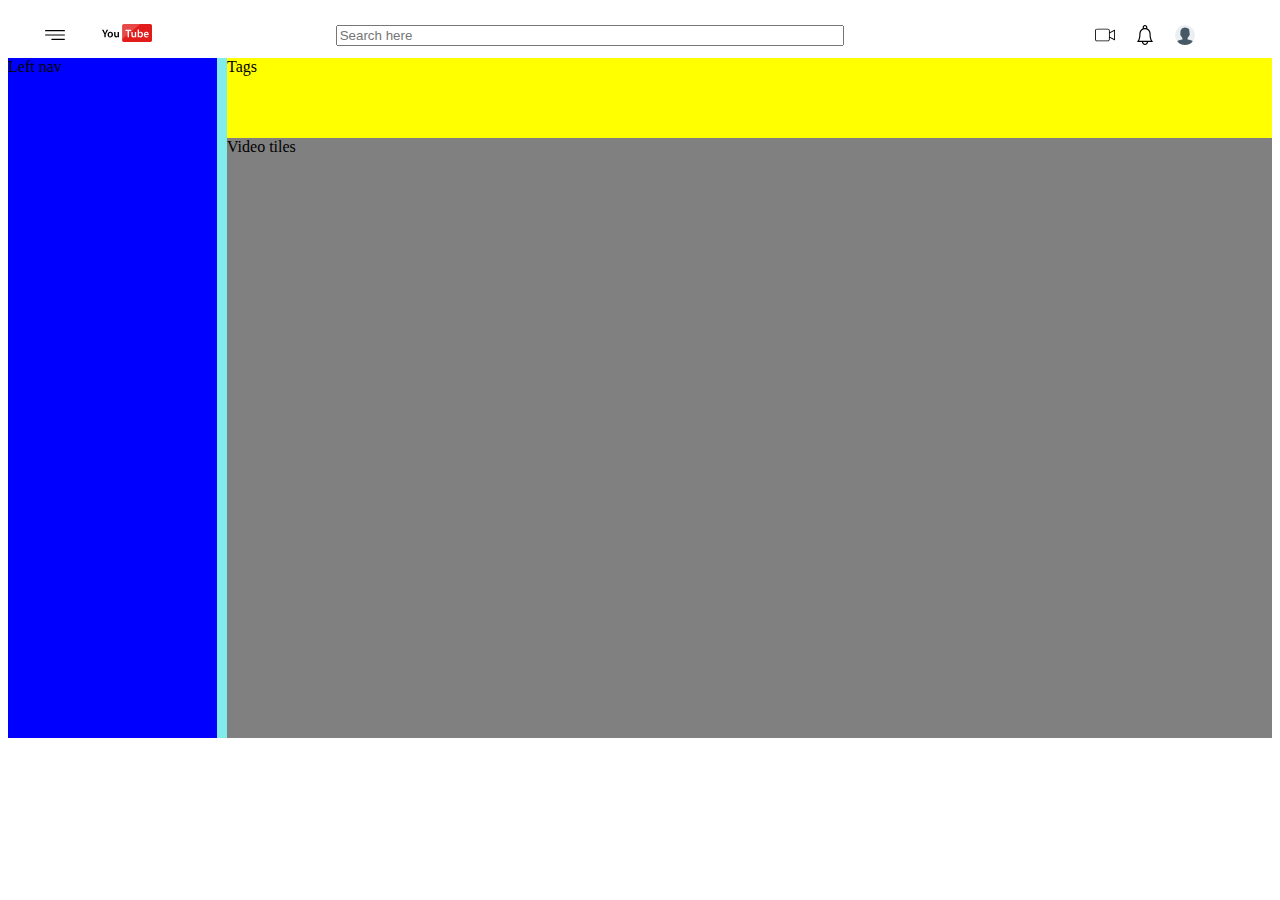
==== index.html @ 368f1054 "Asset added" ====
<!DOCTYPE html>
<html>
<head>
	<title>Youtube</title>
	<link rel="stylesheet" type="text/css" href="y-style.css">
</head>
<body>
<header>
  <div class="menu">
  	<img src="/asset/menu.svg">
  </div>

  <div class="logo">
  	<img src="/asset/youtube.svg">
  </div>
  <div class="search">
  	<input type="text" name="Searchtext" placeholder="Search here">
  </div>
  <div class="right-icons">
  	<img src="/asset/cam.svg">
  	<img src="/asset/bell.svg">
  	<img src="/asset/user.svg">
  </div>
</header>

<div class="main-container">

  <div class="left-nav">Left nav</div>
  <div class="right-content">
    <div class="tags">Tags</div>
    <div class="video-tile">Video tiles</div>
    
  </div>

</div>

</body>
</html>
---- y-style.css ----
header{
  /*background-color:#dfe6e9;*/
  height: 50px;
  display:grid;
  grid-template-columns:.4fr 1fr 3fr 1fr;
}
.menu{
  /*background-color:#55efc4;*/
  display: flex;
  align-items: center;
  justify-content: center;
}
.menu > img{
  width: 20px;
}
.logo > img{
  width: 50px;
  
}
.search{
 /* background-color:#55efc4;*/
  display: flex;
  align-items: center;
}
.search > input{
  width: 500px;
  outline-color: #3498db;
}
.main-container{
  height:680px;
  width: 100%;
  background-color:#81ecec;
  display:grid;
  grid-template-columns:.6fr 3fr;
  grid-gap: 10px;
}
.left-nav{
  background-color:blue;
}
.right-content{
  background-color:#74b9ff;
  display:grid;
  grid-template-rows:.8fr 6fr;
}
.tags{
  background-color:yellow;
}
.video-tile{
  background-color:grey;
}
.right-icons > img{
  width: 20px;
  margin-right: 20px;
}
.right-icons{
  display: flex;
  flex-direction: row;
  justify-content: center;
}
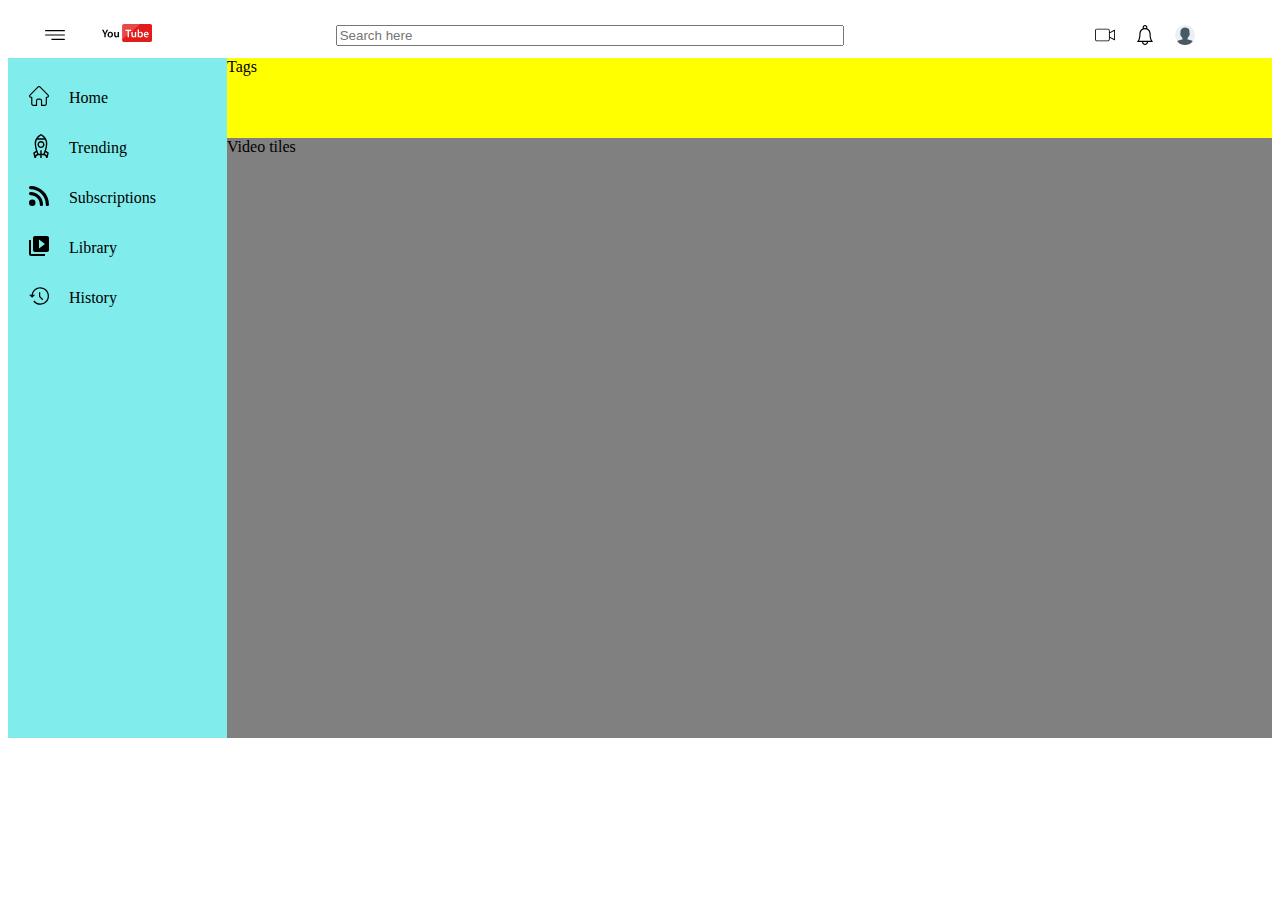
==== commit 8101c8e3: "left-nav updated" ====
--- a/index.html
+++ b/index.html
@@ -25,7 +25,35 @@
 
 <div class="main-container">
 
-  <div class="left-nav">Left nav</div>
+  <div class="left-nav">
+  	<div class="first-section">
+  		<a href="#">
+  			<div class="icon-container"><img src="/asset/home.svg"></div>
+  			<span>Home</span>
+  		</a>
+
+  		<a href="#">
+  			<div class="icon-container"><img src="/asset/trending-topic.svg"></div>
+  			<span>Trending</span>
+  		</a>
+
+  		<a href="#">
+  			<div class="icon-container"><img src="/asset/rss-feed-symbol.svg"></div>
+  			<span>Subscriptions</span>
+  		</a>
+
+  		<a href="#">
+  			<div class="icon-container"><img src="/asset/library.svg"></div>
+  			<span>Library</span>
+  		</a>
+
+  		<a href="#">
+  			<div class="icon-container"><img src="/asset/history.svg"></div>
+  			<span>History</span>
+  		</a>
+  	</div>
+
+  </div>
   <div class="right-content">
     <div class="tags">Tags</div>
     <div class="video-tile">Video tiles</div>
@@ -35,4 +63,4 @@
 </div>
 
 </body>
-</html>+</html>
--- a/y-style.css
+++ b/y-style.css
@@ -35,7 +35,7 @@
   grid-gap: 10px;
 }
 .left-nav{
-  background-color:blue;
+  /*background-color:blue;*/
 }
 .right-content{
   background-color:#74b9ff;
@@ -56,4 +56,33 @@
   display: flex;
   flex-direction: row;
   justify-content: center;
-}+}
+.first-section{
+  width: 100%;
+  display: flex;
+  flex-direction: column;
+  /*background-color: red;*/
+  align-items: center;
+  padding-top: 20px;
+}
+.first-section a{
+  width: 80%;
+  height: 40px;
+  /*background-color: teal;*/
+  display: flex;
+  align-items: center;
+  text-decoration: none;
+  color: black;
+  margin-bottom: 10px;
+}
+.icon-container img{
+  width: 20px;
+}
+
+.icon-container{
+  /*background-color: yellow;*/
+  width: 40px;
+}
+.first-section a:nth-child(2) img{
+  width: 24px;
+}
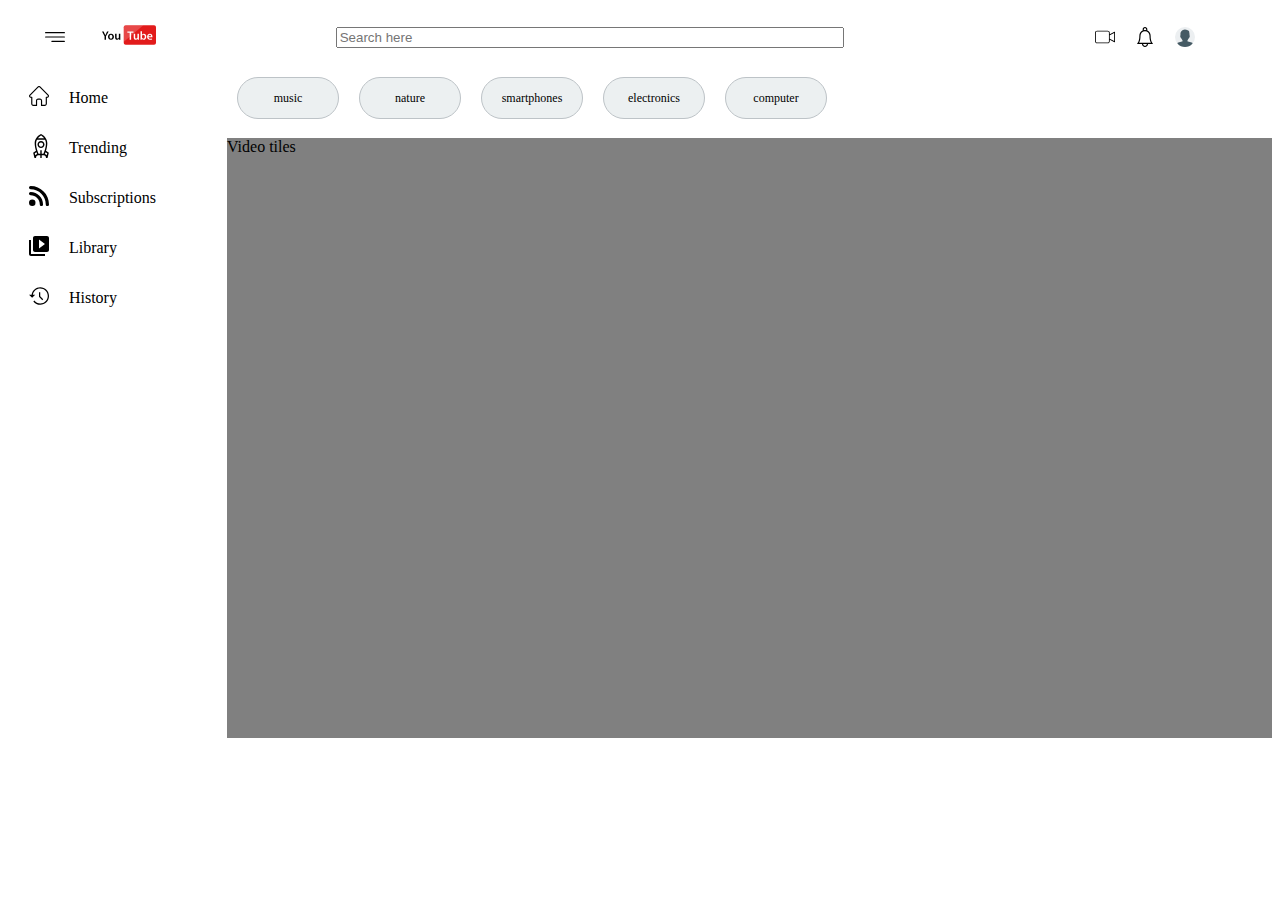
==== commit ae5b5cbe: "style change" ====
--- a/index.html
+++ b/index.html
@@ -55,7 +55,13 @@
 
   </div>
   <div class="right-content">
-    <div class="tags">Tags</div>
+    <div class="tags">
+    	<div class="chips">music</div>
+    	<div class="chips">nature</div>
+    	<div class="chips">smartphones</div>
+    	<div class="chips">electronics</div>
+    	<div class="chips">computer</div>
+    </div>
     <div class="video-tile">Video tiles</div>
     
   </div>
--- a/y-style.css
+++ b/y-style.css
@@ -14,7 +14,7 @@
   width: 20px;
 }
 .logo > img{
-  width: 50px;
+  width: 54px;
   
 }
 .search{
@@ -29,7 +29,7 @@
 .main-container{
   height:680px;
   width: 100%;
-  background-color:#81ecec;
+  /*background-color:#81ecec;*/
   display:grid;
   grid-template-columns:.6fr 3fr;
   grid-gap: 10px;
@@ -38,12 +38,12 @@
   /*background-color:blue;*/
 }
 .right-content{
-  background-color:#74b9ff;
+  /*background-color:#74b9ff;*/
   display:grid;
   grid-template-rows:.8fr 6fr;
 }
 .tags{
-  background-color:yellow;
+  /*background-color:yellow;*/
 }
 .video-tile{
   background-color:grey;
@@ -86,3 +86,19 @@
 .first-section a:nth-child(2) img{
   width: 24px;
 }
+.tags{
+  display: flex;
+  align-items: center;
+}
+.chips{
+  width: 100px;
+  height: 40px;
+  border: .5px solid #bdc3c7;
+  border-radius: 26px;
+  background-color:#ecf0f1;
+  margin: 0 10px;
+  font-size: 12px;
+  display: flex;
+  align-items: center;
+  justify-content: center;
+}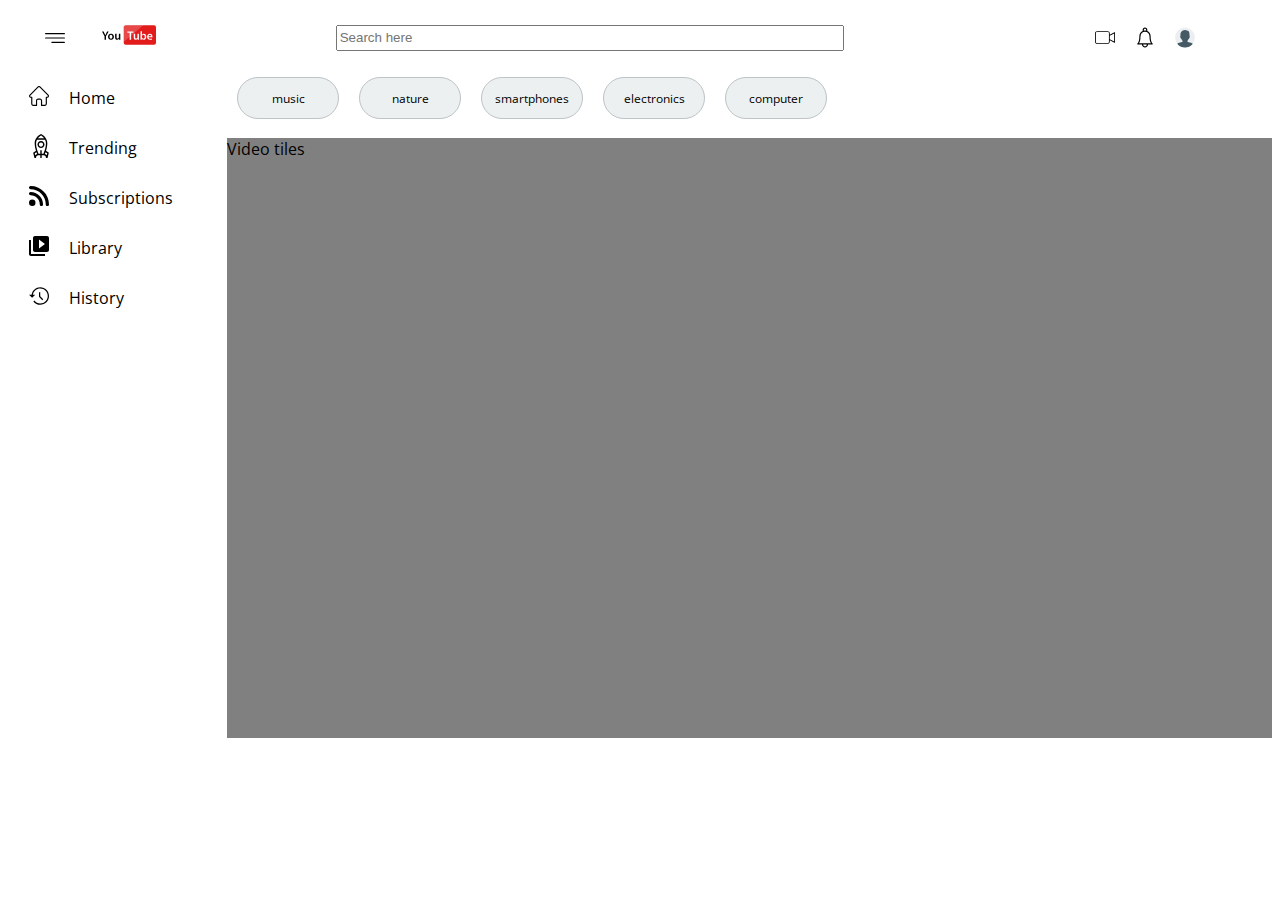
==== commit bfe6fc2c: "Font added" ====
--- a/index.html
+++ b/index.html
@@ -3,6 +3,8 @@
 <head>
 	<title>Youtube</title>
 	<link rel="stylesheet" type="text/css" href="y-style.css">
+	<link rel="preconnect" href="https://fonts.gstatic.com">
+<link href="https://fonts.googleapis.com/css2?family=Open+Sans&display=swap" rel="stylesheet">
 </head>
 <body>
 <header>
--- a/y-style.css
+++ b/y-style.css
@@ -1,3 +1,7 @@
+body{
+  font-family: 'Open Sans', sans-serif;
+}
+
 header{
   /*background-color:#dfe6e9;*/
   height: 50px;
@@ -24,6 +28,7 @@
 }
 .search > input{
   width: 500px;
+  height: 20px;
   outline-color: #3498db;
 }
 .main-container{
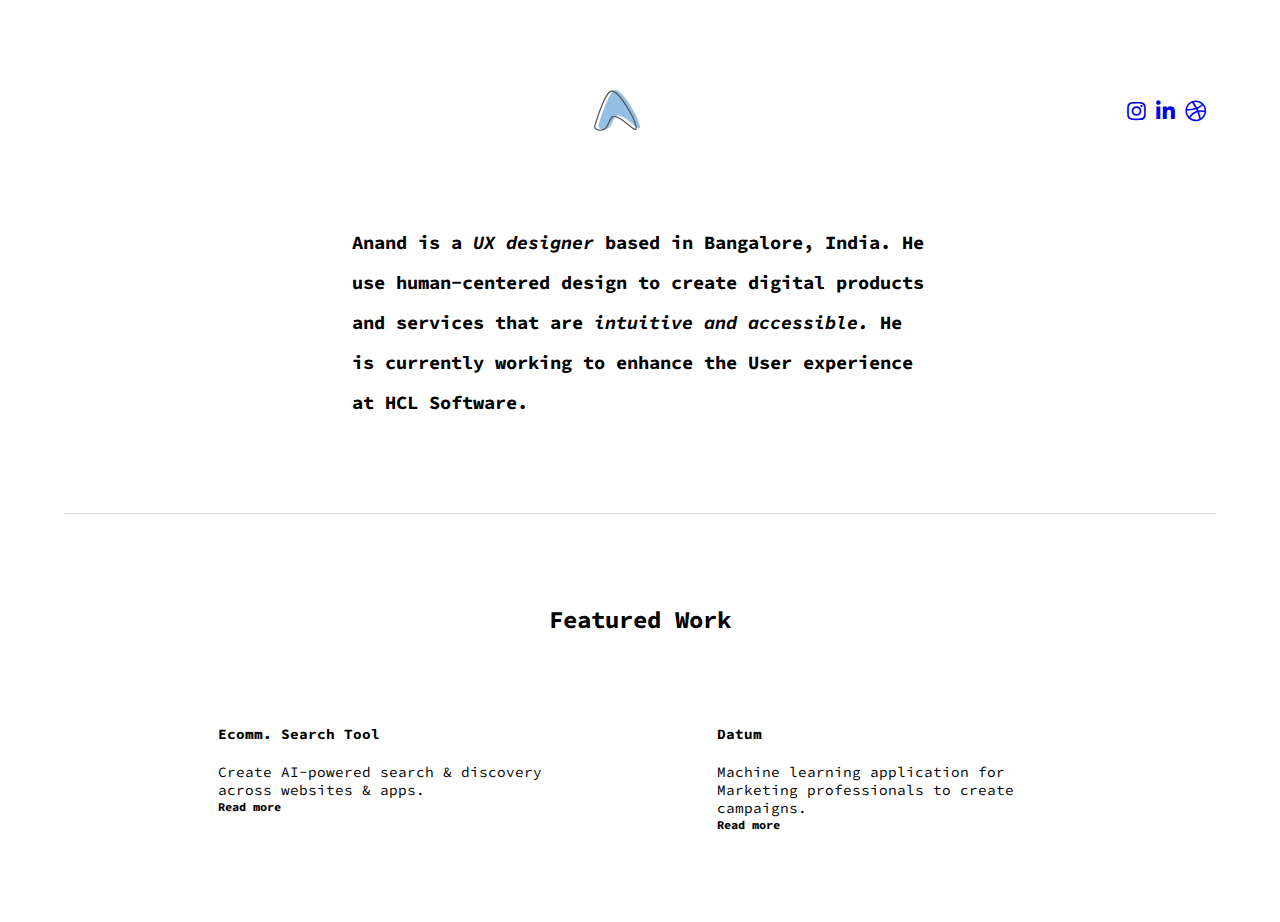
==== commit ede5c096: "Portfolio" ====
--- a/index.html
+++ b/index.html
@@ -1,74 +1,64 @@
 <!DOCTYPE html>
-<html>
+<html lang="en">
 <head>
-	<title>Youtube</title>
-	<link rel="stylesheet" type="text/css" href="y-style.css">
-	<link rel="preconnect" href="https://fonts.gstatic.com">
-<link href="https://fonts.googleapis.com/css2?family=Open+Sans&display=swap" rel="stylesheet">
+    <meta charset="UTF-8">
+    <meta http-equiv="X-UA-Compatible" content="IE=edge">
+    <meta name="viewport" content="width=device-width, initial-scale=1.0">
+    <title>Anand</title>
+    <link rel="shortcut icon" type="image/jpg" href="Assets/Logo.svg">
+    <link rel="stylesheet" href="style.css">
+    <link rel="stylesheet" href="mediaq.css">
+    <link rel="preconnect" href="https://fonts.gstatic.com">
+    <link rel="preconnect" href="https://fonts.gstatic.com">
+    <link rel="preconnect" href="https://fonts.gstatic.com">
+    <link href="https://fonts.googleapis.com/css2?family=Source+Code+Pro:ital,wght@0,300;0,400;1,300&display=swap" rel="stylesheet">
+    <link rel="stylesheet" href="https://cdnjs.cloudflare.com/ajax/libs/font-awesome/5.15.2/css/all.min.css">
 </head>
 <body>
-<header>
-  <div class="menu">
-  	<img src="/asset/menu.svg">
+  <div class="wrapper">
+      <header>
+            <nav>
+                <div class="logo"><img src="Assets/Logo.svg" alt="Anand"></div>
+                
+                <ul class="social">
+                    <li><a href="#"> <i class="fab fa-instagram fa-lg"></i></a></li>
+                    <li><a href="#"> <i class="fab fa-linkedin-in fa-lg"></i></a></li>
+                    <li><a href="#"> <i class="fab fa-dribbble fa-lg"></i></a></li>
+                </ul>
+            </nav>
+      </header>
+
+      <!-- Main section -->
+
+      <main>
+          <section class="introduction">
+              <h3 class="intro-style">
+                Anand is a <em>UX designer</em> based in Bangalore, India. He use human-centered design to create digital products
+                and services that are <em>intuitive and accessible.</em>
+                He is currently working to enhance the User experience at HCL Software.
+              </h3>
+            </section>
+          
+
+          <!-- Featured work -->
+
+          <section class="featured-work"><h2>Featured Work</h2></section>
+
+          <section class="projects">
+              <!-- Project 1 -->
+              <div class="project-one">
+                  <h4>Ecomm. Search Tool</h4>
+                  <p>Create AI-powered search & discovery across websites & apps.</p>
+                  <h5>Read more</h5>
+              </div>
+              <!-- Project 2 -->
+              <div class="project-two">
+                <h4>Datum</h4>
+                <p>Machine learning application for Marketing professionals to create campaigns.</p>
+                <h5>Read more</h5>
+              </div>
+          </section>
+      </main>
   </div>
-
-  <div class="logo">
-  	<img src="/asset/youtube.svg">
-  </div>
-  <div class="search">
-  	<input type="text" name="Searchtext" placeholder="Search here">
-  </div>
-  <div class="right-icons">
-  	<img src="/asset/cam.svg">
-  	<img src="/asset/bell.svg">
-  	<img src="/asset/user.svg">
-  </div>
-</header>
-
-<div class="main-container">
-
-  <div class="left-nav">
-  	<div class="first-section">
-  		<a href="#">
-  			<div class="icon-container"><img src="/asset/home.svg"></div>
-  			<span>Home</span>
-  		</a>
-
-  		<a href="#">
-  			<div class="icon-container"><img src="/asset/trending-topic.svg"></div>
-  			<span>Trending</span>
-  		</a>
-
-  		<a href="#">
-  			<div class="icon-container"><img src="/asset/rss-feed-symbol.svg"></div>
-  			<span>Subscriptions</span>
-  		</a>
-
-  		<a href="#">
-  			<div class="icon-container"><img src="/asset/library.svg"></div>
-  			<span>Library</span>
-  		</a>
-
-  		<a href="#">
-  			<div class="icon-container"><img src="/asset/history.svg"></div>
-  			<span>History</span>
-  		</a>
-  	</div>
-
-  </div>
-  <div class="right-content">
-    <div class="tags">
-    	<div class="chips">music</div>
-    	<div class="chips">nature</div>
-    	<div class="chips">smartphones</div>
-    	<div class="chips">electronics</div>
-    	<div class="chips">computer</div>
-    </div>
-    <div class="video-tile">Video tiles</div>
-    
-  </div>
-
-</div>
-
 </body>
-</html>
+</html>--- a/style.css
+++ b/style.css
@@ -0,0 +1,68 @@
+*{
+    margin: 0;
+    padding: 0;
+    list-style: none;
+    box-sizing: border-box;
+}
+h4{
+    padding-bottom: 20px;
+}
+body{
+    font-family: 'Source Code Pro', monospace;
+}
+
+nav, .introduction, .seperation, .featured-work, .projects{
+    width: 90%;
+    margin: 0 auto;
+}
+
+nav, .logo, .social, .projects{
+    display: flex;
+}
+
+.logo, .social{
+    flex: 1;
+    justify-content:flex-end;
+}
+
+nav{
+    min-height: 10vh;
+    /* background-color: aqua; */
+    align-items: center;
+    justify-content: center;
+    padding-top: 10vh;
+}
+
+.logo img{
+    width: 3em;
+}
+
+.social li{
+    margin-right: 10px;
+}
+.introduction{
+    padding: 10vh 0 10vh 0;
+    display: grid;
+    grid-template-columns: 25% 2fr 25%;
+    /* background-color:blueviolet; */
+    line-height: 2.5em;
+}
+.intro-style{ 
+    grid-column: 2/3;
+}
+.featured-work{
+    /* background-color: antiquewhite; */
+    text-align: center;
+    padding: 10vh 0 10vh 0;
+    border-top: 1px solid #DADBDC;
+}
+
+.projects{
+    /* background-color: aquamarine; */
+    justify-content: space-evenly;
+    margin-bottom: 10vh;
+}
+.project-one, .project-two{
+    width: 30%;
+    font-size: .9em;
+}
--- a/mediaq.css
+++ b/mediaq.css
@@ -0,0 +1,5 @@
+@media (max-width:1100px){
+    .introduction{
+        grid-template-columns: 15% 2fr 15%;
+    }
+}